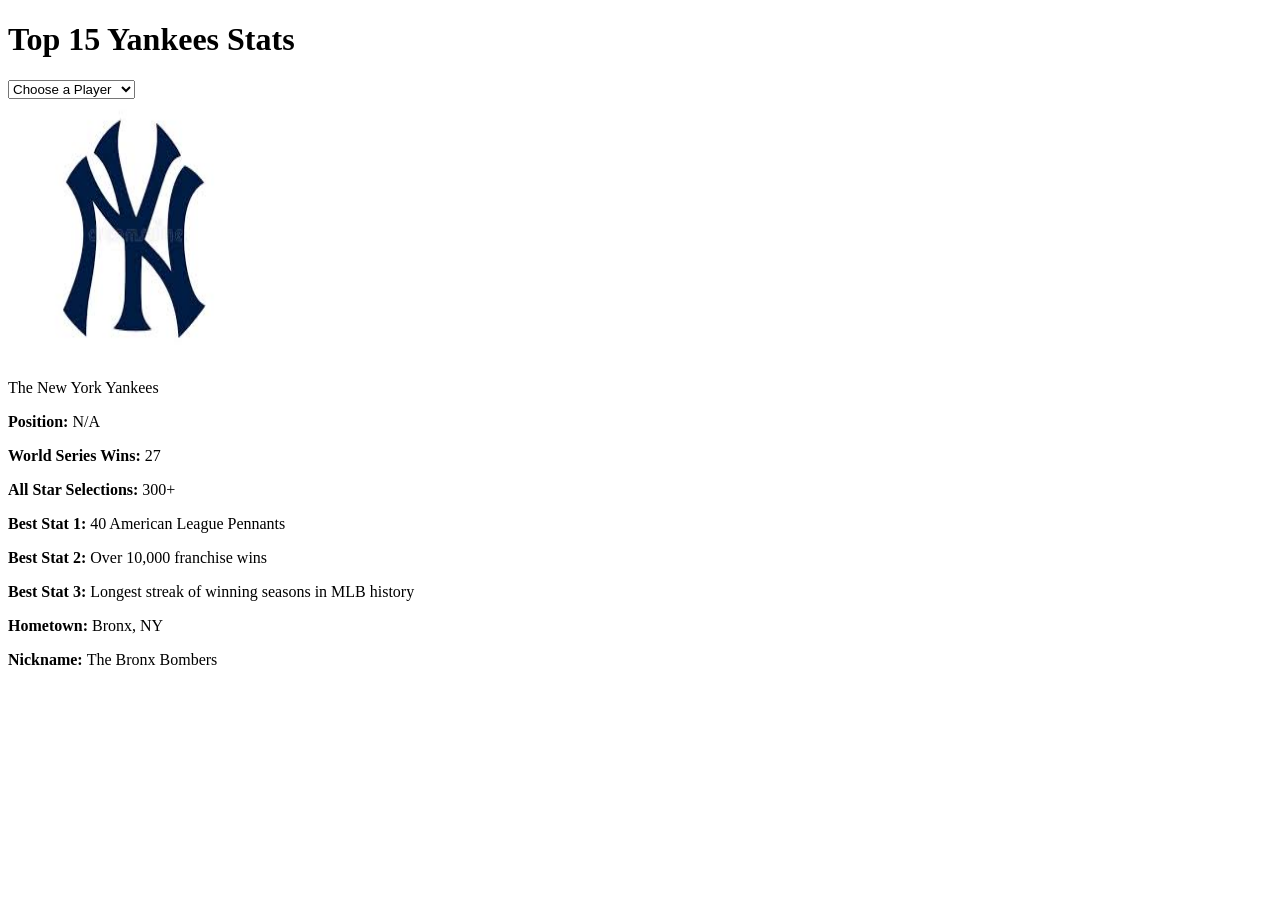
==== index.html @ bb8bf207 "day 1/2" ====
<!doctype html>
<html lang="en-us">
<head>
	<meta charset="utf-8">
	<meta http-equiv="x-ua-compatible" content="ie=edge">
	<meta name="viewport" content="width=device-width, initial-scale=1">
	<title>Top 15 Yankees Stats</title>
	<link href="https://fonts.googleapis.com/css?family=Martel+Sans:400,900" rel="stylesheet">
	<link rel="stylesheet" href="css/normalize.css">
	<link rel="stylesheet" href="css/main.css">
</head>
<body>
	<div class="outer-wrapper">
		<header class="clearfix">
			<h1>Top 15 Yankees Stats</h1>
			<select id="player-list">
				<option value="yanks">Choose a Player</option>
				<option value="br">Babe Ruth</option>
				<option value="lg">Lou Gehrig</option>
				<option value="mm">Mickey Mantle</option>
				<option value="jd">Joe DiMaggio</option>
				<option value="yb">Yogi Berra</option>
				<option value="dj">Derek Jeter</option>
				<option value="mr">Mariano Rivera</option>
				<option value="wf">Whitey Ford</option>
				<option value="tm">Thurman Munson</option>
				<option value="bw">Bernie Williams</option>
				<option value="aj">Aaron Judge</option>
				<option value="ar">Alex Rodriguez</option>
				<option value="dm">Don Mattingly</option>
				<option value="ap">Andy Pettitte</option>				
                <option value="rj">Reggie Jackson</option>
				
			</select>
		</header>
		<div class="main clearfix">
			<div class="img-holder">
				<div>
					<img id="info-pic" src="img/yanks.jpg" alt="New York Yankees" width="260" height="260">
					<p id="info-name">The New York Yankees</p>
				</div>
			</div>
			<div class="info-holder">
				<p><strong>Position: </strong><span id="info-position">N/A</span></p>
				<p><strong>World Series Wins: </strong><span id="info-wins">27</span></p>
				<p><strong>All Star Selections: </strong><span id="info-selections">300+</span></p>
				<p><strong>Best Stat 1: </strong><span id="info-bs1">40 American League Pennants</span></p>
				<p><strong>Best Stat 2: </strong><span id="info-bs2">Over 10,000 franchise wins</span></p>
				<p><strong>Best Stat 3: </strong><span id="info-bs3">Longest streak of winning seasons in MLB history</span></p>
				<p><strong>Hometown: </strong><span id="info-hometown">Bronx, NY</span></p>
				<p><strong>Nickname: </strong><span id="info-nickname">The Bronx Bombers</span></p>
				
			</div>
		</div>
	</div>
</body>
<script src ="js/player-data.js"></script>
<script src ="js/script.js"></script>
</html>
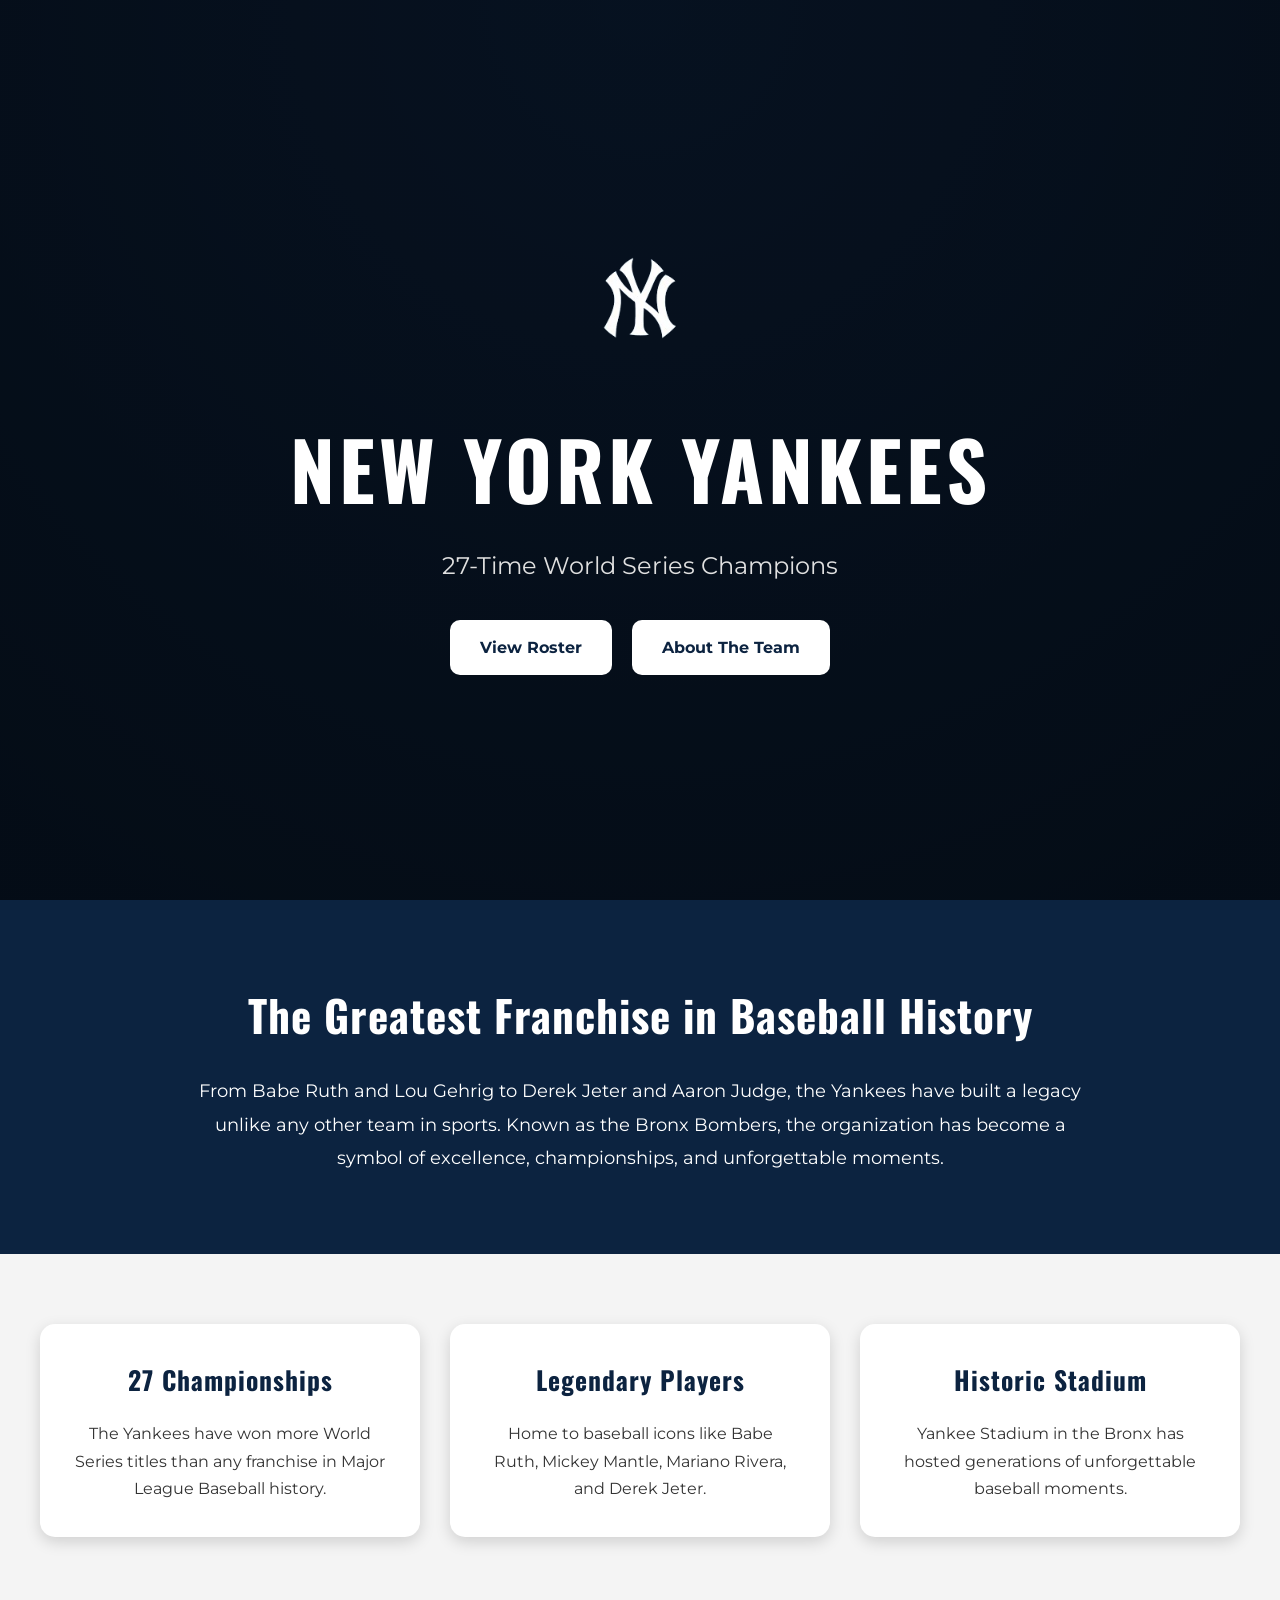
==== commit 7699b34c: "final" ====
--- a/index.html
+++ b/index.html
@@ -1,59 +1,107 @@
 <!doctype html>
 <html lang="en-us">
+
 <head>
-	<meta charset="utf-8">
-	<meta http-equiv="x-ua-compatible" content="ie=edge">
-	<meta name="viewport" content="width=device-width, initial-scale=1">
-	<title>Top 15 Yankees Stats</title>
-	<link href="https://fonts.googleapis.com/css?family=Martel+Sans:400,900" rel="stylesheet">
-	<link rel="stylesheet" href="css/normalize.css">
-	<link rel="stylesheet" href="css/main.css">
+    <meta charset="utf-8">
+    <meta name="viewport" content="width=device-width, initial-scale=1">
+
+    <title>New York Yankees</title>
+
+    <link rel="stylesheet" href="../css/style.css">
+    <link rel="preconnect" href="https://fonts.googleapis.com">
+<link rel="preconnect" href="https://fonts.gstatic.com" crossorigin>
+
+<link href="https://fonts.googleapis.com/css2?family=Oswald:wght@400;500;700&family=Montserrat:wght@300;400;500;700;900&display=swap" rel="stylesheet">
 </head>
+
 <body>
-	<div class="outer-wrapper">
-		<header class="clearfix">
-			<h1>Top 15 Yankees Stats</h1>
-			<select id="player-list">
-				<option value="yanks">Choose a Player</option>
-				<option value="br">Babe Ruth</option>
-				<option value="lg">Lou Gehrig</option>
-				<option value="mm">Mickey Mantle</option>
-				<option value="jd">Joe DiMaggio</option>
-				<option value="yb">Yogi Berra</option>
-				<option value="dj">Derek Jeter</option>
-				<option value="mr">Mariano Rivera</option>
-				<option value="wf">Whitey Ford</option>
-				<option value="tm">Thurman Munson</option>
-				<option value="bw">Bernie Williams</option>
-				<option value="aj">Aaron Judge</option>
-				<option value="ar">Alex Rodriguez</option>
-				<option value="dm">Don Mattingly</option>
-				<option value="ap">Andy Pettitte</option>				
-                <option value="rj">Reggie Jackson</option>
-				
-			</select>
-		</header>
-		<div class="main clearfix">
-			<div class="img-holder">
-				<div>
-					<img id="info-pic" src="img/yanks.jpg" alt="New York Yankees" width="260" height="260">
-					<p id="info-name">The New York Yankees</p>
-				</div>
-			</div>
-			<div class="info-holder">
-				<p><strong>Position: </strong><span id="info-position">N/A</span></p>
-				<p><strong>World Series Wins: </strong><span id="info-wins">27</span></p>
-				<p><strong>All Star Selections: </strong><span id="info-selections">300+</span></p>
-				<p><strong>Best Stat 1: </strong><span id="info-bs1">40 American League Pennants</span></p>
-				<p><strong>Best Stat 2: </strong><span id="info-bs2">Over 10,000 franchise wins</span></p>
-				<p><strong>Best Stat 3: </strong><span id="info-bs3">Longest streak of winning seasons in MLB history</span></p>
-				<p><strong>Hometown: </strong><span id="info-hometown">Bronx, NY</span></p>
-				<p><strong>Nickname: </strong><span id="info-nickname">The Bronx Bombers</span></p>
-				
-			</div>
-		</div>
-	</div>
+
+    <!-- HERO SECTION -->
+
+    <section class="hero">
+
+        <div class="hero-overlay">
+
+            <img src="../img/download-removebg-preview.png" alt="Yankees Logo" class="hero-logo">
+
+            <h1 class="hero-title">
+                NEW YORK YANKEES
+            </h1>
+
+            <p class="hero-subtitle">
+                27-Time World Series Champions
+            </p>
+
+            <div class="hero-buttons">
+
+                <a href="roster.html" class="hero-btn">
+                    View Roster
+                </a>
+
+                <a href="about.html" class="hero-btn">
+                    About The Team
+                </a>
+
+            </div>
+
+        </div>
+
+    </section>
+
+    <!-- LEGACY SECTION -->
+
+    <section class="legacy-section">
+
+        <h2>The Greatest Franchise in Baseball History</h2>
+
+        <p>
+            From Babe Ruth and Lou Gehrig to Derek Jeter and Aaron Judge,
+            the Yankees have built a legacy unlike any other team in sports.
+            Known as the Bronx Bombers, the organization has become a symbol
+            of excellence, championships, and unforgettable moments.
+        </p>
+
+    </section>
+
+    <!-- FEATURE CARDS -->
+
+    <section class="feature-section">
+
+        <div class="feature-card">
+
+            <h3>27 Championships</h3>
+
+            <p>
+                The Yankees have won more World Series titles than any
+                franchise in Major League Baseball history.
+            </p>
+
+        </div>
+
+        <div class="feature-card">
+
+            <h3>Legendary Players</h3>
+
+            <p>
+                Home to baseball icons like Babe Ruth, Mickey Mantle,
+                Mariano Rivera, and Derek Jeter.
+            </p>
+
+        </div>
+
+        <div class="feature-card">
+
+            <h3>Historic Stadium</h3>
+
+            <p>
+                Yankee Stadium in the Bronx has hosted generations
+                of unforgettable baseball moments.
+            </p>
+
+        </div>
+
+    </section>
+
 </body>
-<script src ="js/player-data.js"></script>
-<script src ="js/script.js"></script>
+
 </html>
--- a/css/style.css
+++ b/css/style.css
@@ -0,0 +1,740 @@
+/* =========================================
+   GLOBAL STYLES
+========================================= */
+
+* {
+    margin: 0;
+    padding: 0;
+    box-sizing: border-box;
+}
+
+body {
+    font-family: 'Montserrat', sans-serif;
+    color: white;
+    line-height: 1.6;
+
+    /* GLOBAL BACKGROUND (ALL PAGES SAME) */
+    background: radial-gradient(circle at top, #12325c, #0C2340 60%);
+}
+
+/* HEADINGS */
+
+.hero-title,
+.about-hero h1,
+.legacy-section h2,
+.history-section h2,
+.image-section h2,
+.feature-card h3,
+.player-card h3,
+.modal-content h2 {
+
+    font-family: 'Oswald', sans-serif;
+
+    letter-spacing: 1px;
+}
+
+/* NAV BUTTONS */
+
+.nav-btn {
+
+    font-family: 'Montserrat', sans-serif;
+}
+
+/* PLAYER BUTTONS */
+
+.player-card button {
+
+    font-family: 'Montserrat', sans-serif;
+}
+
+/* =========================================
+   NAVIGATION
+========================================= */
+
+/* =========================================
+   NAVBAR
+========================================= */
+
+.top-nav {
+    width: 100%;
+    display: flex;
+    justify-content: space-between;
+    align-items: center;
+
+    padding: 15px 40px;
+
+    background: rgba(12, 35, 64, 0.85);
+    backdrop-filter: blur(12px);
+
+    position: sticky;
+    top: 0;
+    z-index: 999;
+
+    transition: 0.3s ease;
+}
+
+.top-nav.scrolled {
+    background: rgba(7, 20, 40, 0.95);
+}
+
+/* LEFT SIDE */
+
+.nav-left {
+
+    display: flex;
+
+    align-items: center;
+}
+
+/* LOGO */
+
+.nav-logo {
+
+    width: 75px;
+
+    height: 75px;
+
+    object-fit: cover;
+
+    border-radius: 50%;
+
+    border: 3px solid white;
+
+    box-shadow:
+        0 0 15px rgba(255, 255, 255, 0.25);
+
+    transition: 0.3s ease;
+}
+
+.nav-logo:hover {
+
+    transform: scale(1.08) rotate(3deg);
+}
+
+/* RIGHT SIDE */
+
+.nav-right {
+
+    display: flex;
+
+    align-items: center;
+
+    gap: 15px;
+
+    flex-wrap: wrap;
+}
+
+/* =========================================
+   FANCY NAV BUTTONS
+========================================= */
+
+.nav-btn {
+
+    position: relative;
+
+    display: inline-block;
+
+    padding: 14px 30px;
+
+    border-radius: 50px;
+
+    text-decoration: none;
+
+    font-weight: 900;
+
+    letter-spacing: 1px;
+
+    font-size: 1rem;
+
+    color: white;
+
+    background: linear-gradient(135deg,
+            #0C2340,
+            #163b63);
+
+    border: 2px solid rgba(255, 255, 255, 0.15);
+
+    box-shadow:
+        0 4px 15px rgba(0, 0, 0, 0.35),
+        inset 0 1px 0 rgba(255, 255, 255, 0.15);
+
+    overflow: hidden;
+
+    transition: all 0.35s ease;
+}
+
+/* SHINE EFFECT */
+
+.nav-btn::before {
+
+    content: "";
+
+    position: absolute;
+
+    top: 0;
+    left: -120%;
+
+    width: 100%;
+    height: 100%;
+
+    background: linear-gradient(120deg,
+            transparent,
+            rgba(255, 255, 255, 0.4),
+            transparent);
+
+    transition: 0.6s;
+}
+
+/* HOVER */
+
+.nav-btn:hover {
+
+    transform:
+        translateY(-4px) scale(1.05);
+
+    background: linear-gradient(135deg,
+            #163b63,
+            #1f4f82);
+
+    box-shadow:
+        0 10px 25px rgba(0, 0, 0, 0.45);
+
+    border-color: rgba(255, 255, 255, 0.35);
+}
+
+/* SHINE MOVE */
+
+.nav-btn:hover::before {
+
+    left: 120%;
+}
+
+/* MOBILE */
+
+@media (max-width: 768px) {
+
+    .top-nav {
+
+        flex-direction: column;
+
+        gap: 20px;
+
+        padding: 20px;
+    }
+
+    .nav-right {
+
+        justify-content: center;
+    }
+
+    .nav-logo {
+
+        width: 65px;
+        height: 65px;
+    }
+}
+
+/* =========================================
+   HOME PAGE HERO
+========================================= */
+
+.hero {
+    height: 100vh;
+
+    background-image:
+        linear-gradient(rgba(0, 0, 0, 0.65), rgba(0, 0, 0, 0.65)),
+        url("../img/stadium-placeholder.jpg");
+
+    background-size: cover;
+    background-position: center;
+
+    display: flex;
+    justify-content: center;
+    align-items: center;
+
+    text-align: center;
+}
+
+.hero-overlay {
+    padding: 20px;
+}
+
+.hero-logo {
+    width: 220px;
+    margin-bottom: 25px;
+
+    animation: floatLogo 3s ease-in-out infinite;
+}
+
+.hero-title {
+    font-size: 5rem;
+    letter-spacing: 4px;
+    margin-bottom: 15px;
+}
+
+.hero-subtitle {
+    font-size: 1.5rem;
+    margin-bottom: 35px;
+    color: #e0e0e0;
+}
+
+.hero-buttons {
+    display: flex;
+    justify-content: center;
+    gap: 20px;
+    flex-wrap: wrap;
+}
+
+.hero-btn {
+    background: white;
+    color: #0C2340;
+    padding: 15px 30px;
+    border-radius: 10px;
+    text-decoration: none;
+    font-weight: bold;
+    transition: 0.3s ease;
+}
+
+.hero-btn:hover {
+    background: #d9d9d9;
+    transform: scale(1.05);
+}
+
+/* =========================================
+   FLOAT ANIMATION
+========================================= */
+
+@keyframes floatLogo {
+
+    0% {
+        transform: translateY(0px);
+    }
+
+    50% {
+        transform: translateY(-10px);
+    }
+
+    100% {
+        transform: translateY(0px);
+    }
+}
+
+/* =========================================
+   LEGACY SECTION
+========================================= */
+
+.legacy-section {
+    background: #0C2340;
+    text-align: center;
+    padding: 80px 20px;
+}
+
+.legacy-section h2 {
+    font-size: 2.7rem;
+    margin-bottom: 25px;
+}
+
+.legacy-section p {
+    max-width: 900px;
+    margin: auto;
+    font-size: 1.1rem;
+    line-height: 1.9;
+}
+
+/* =========================================
+   FEATURE SECTION
+========================================= */
+
+.feature-section {
+    display: grid;
+
+    grid-template-columns:
+        repeat(auto-fit, minmax(280px, 1fr));
+
+    gap: 30px;
+
+    padding: 70px 40px;
+
+    background: #f4f4f4;
+}
+
+.feature-card {
+    background: white;
+    color: #0C2340;
+
+    border-radius: 15px;
+
+    padding: 35px;
+
+    text-align: center;
+
+    box-shadow: 0 5px 15px rgba(0, 0, 0, 0.15);
+
+    transition: 0.3s ease;
+}
+
+.feature-card:hover {
+    transform: translateY(-8px) scale(1.02);
+}
+
+.feature-card h3 {
+    font-size: 1.6rem;
+    margin-bottom: 20px;
+}
+
+.feature-card p {
+    color: #333;
+    line-height: 1.7;
+}
+
+/* =========================================
+   ABOUT PAGE
+========================================= */
+
+.about-page {
+    padding: 30px;
+}
+
+.about-hero {
+    text-align: center;
+    margin-bottom: 50px;
+}
+
+.about-logo {
+    width: 220px;
+    margin-bottom: 20px;
+}
+
+.about-hero h1 {
+    font-size: 3.5rem;
+    margin-bottom: 10px;
+}
+
+.history-section {
+    max-width: 1000px;
+    margin: auto;
+}
+
+.history-section h2 {
+    text-align: center;
+    margin-bottom: 30px;
+    font-size: 2.3rem;
+}
+
+.history-section p {
+    margin-bottom: 25px;
+    line-height: 1.9;
+    font-size: 1.1rem;
+}
+
+/* =========================================
+   IMAGE GALLERIES
+========================================= */
+
+.image-section {
+    margin-top: 70px;
+}
+
+.image-section h2 {
+    text-align: center;
+    margin-bottom: 30px;
+    font-size: 2.3rem;
+}
+
+.image-gallery {
+    display: grid;
+
+    grid-template-columns:
+        repeat(auto-fit, minmax(300px, 1fr));
+
+    gap: 30px;
+}
+
+.history-card {
+
+    border-radius: 15px;
+
+    overflow: hidden;
+
+    box-shadow:
+        0 5px 15px rgba(0, 0, 0, 0.2);
+
+    transition: 0.3s ease;
+}
+
+.history-card:hover {
+    transform: translateY(-8px) scale(1.02);}
+
+.history-card img {
+    width: 100%;
+    height: 260px;
+    object-fit: cover;
+}
+
+/* =========================================
+   ROSTER PAGE
+========================================= */
+
+.outer-wrapper {
+    padding: 30px;
+}
+
+.gallery {
+    display: grid;
+
+    grid-template-columns:
+        repeat(auto-fit, minmax(220px, 1fr));
+
+    gap: 25px;
+
+    padding: 20px 0;
+}
+
+/* PLAYER CARD */
+
+.player-card {
+    background: white;
+
+    color: #0C2340;
+
+    border-radius: 15px;
+
+    overflow: hidden;
+
+    text-align: center;
+
+    box-shadow: 0 5px 15px rgba(0, 0, 0, 0.25);
+
+    transition: 0.3s ease;
+
+    position: relative;
+}
+
+.player-card:hover {
+    transform: translateY(-8px) scale(1.02);}
+
+/* LEGEND STYLE */
+
+.legend-card {
+    border: 4px solid #D4AF37;
+}
+
+.legend-badge {
+    position: absolute;
+
+    top: 12px;
+    left: 12px;
+
+    background: #D4AF37;
+    color: #0C2340;
+
+    padding: 6px 12px;
+
+    border-radius: 20px;
+
+    font-size: 0.8rem;
+    font-weight: bold;
+}
+
+/* PLAYER IMAGE */
+
+.player-card img {
+    width: 100%;
+    height: 260px;
+    object-fit: cover;
+}
+
+/* PLAYER NAME */
+
+.player-card h3 {
+    margin: 18px 0 10px;
+    font-size: 1.4rem;
+}
+
+/* BUTTON */
+
+.player-card button {
+    background: #0C2340;
+    color: white;
+
+    border: none;
+
+    padding: 12px 20px;
+
+    border-radius: 10px;
+
+    margin-bottom: 20px;
+
+    cursor: pointer;
+
+    font-weight: bold;
+
+    transition: 0.3s ease;
+}
+
+.player-card button:hover {
+    background: #163b63;
+    transform: scale(1.05);
+}
+
+/* =========================================
+   FILTER BUTTONS
+========================================= */
+
+.filter-buttons {
+    text-align: center;
+    margin-bottom: 30px;
+}
+
+.filter-buttons button {
+    background: white;
+    color: #0C2340;
+
+    border: none;
+
+    padding: 12px 22px;
+
+    margin: 8px;
+
+    border-radius: 10px;
+
+    font-weight: bold;
+
+    cursor: pointer;
+
+    transition: 0.3s ease;
+}
+
+.filter-buttons button:hover {
+    background: #d9d9d9;
+}
+
+/* =========================================
+   MODAL
+========================================= */
+
+.modal {
+    display: none;
+
+    position: fixed;
+
+    z-index: 1000;
+
+    left: 0;
+    top: 0;
+
+    width: 100%;
+    height: 100%;
+
+    background: rgba(0, 0, 0, 0.8);
+
+    justify-content: center;
+    align-items: center;
+
+    padding: 20px;
+}
+
+.modal-content {
+    background: white;
+
+    color: #0C2340;
+
+    width: 90%;
+    max-width: 550px;
+
+    border-radius: 18px;
+
+    padding: 35px;
+
+    position: relative;
+
+    text-align: center;
+
+    animation: modalFade 0.3s ease;
+}
+
+/* MODAL ANIMATION */
+
+@keyframes modalFade {
+
+    from {
+        opacity: 0;
+        transform: translateY(-20px);
+    }
+
+    to {
+        opacity: 1;
+        transform: translateY(0);
+    }
+}
+
+/* CLOSE BUTTON */
+
+.close-btn {
+    position: absolute;
+
+    top: 12px;
+    right: 20px;
+
+    font-size: 2rem;
+
+    cursor: pointer;
+
+    color: #0C2340;
+}
+
+/* MODAL IMAGE */
+
+.modal-content img {
+    width: 240px;
+    border-radius: 15px;
+    margin-bottom: 20px;
+}
+
+/* MODAL TITLE */
+
+.modal-content h2 {
+    margin-bottom: 20px;
+    font-size: 2rem;
+}
+
+/* MODAL TEXT */
+
+.modal-content p {
+    margin-bottom: 12px;
+    font-size: 1rem;
+}
+
+/* =========================================
+   RESPONSIVE DESIGN
+========================================= */
+
+@media (max-width: 768px) {
+
+    .hero-title {
+        font-size: 3rem;
+    }
+
+    .hero-subtitle {
+        font-size: 1.2rem;
+    }
+
+    .hero-logo {
+        width: 160px;
+    }
+
+    .about-hero h1 {
+        font-size: 2.5rem;
+    }
+
+    .legacy-section h2,
+    .history-section h2,
+    .image-section h2 {
+        font-size: 2rem;
+    }
+
+    .modal-content {
+        padding: 25px;
+    }
+}
+
